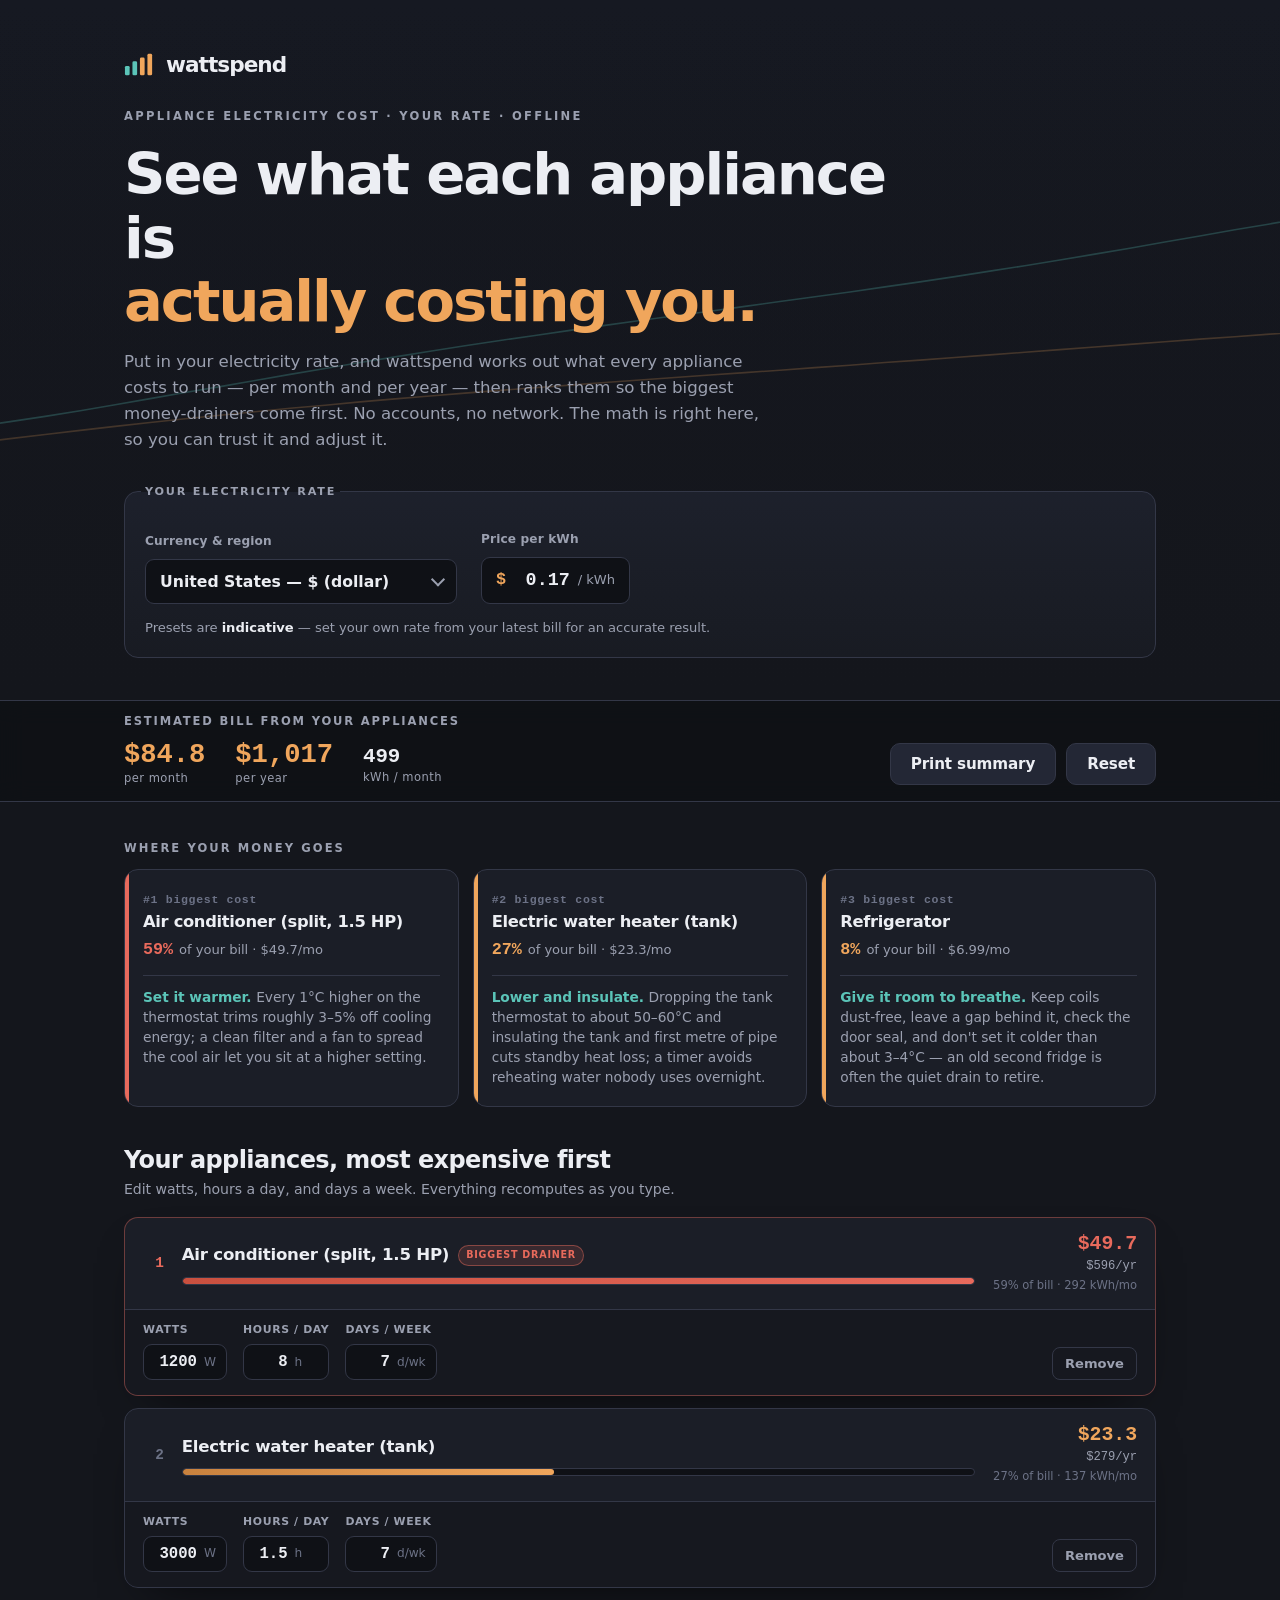
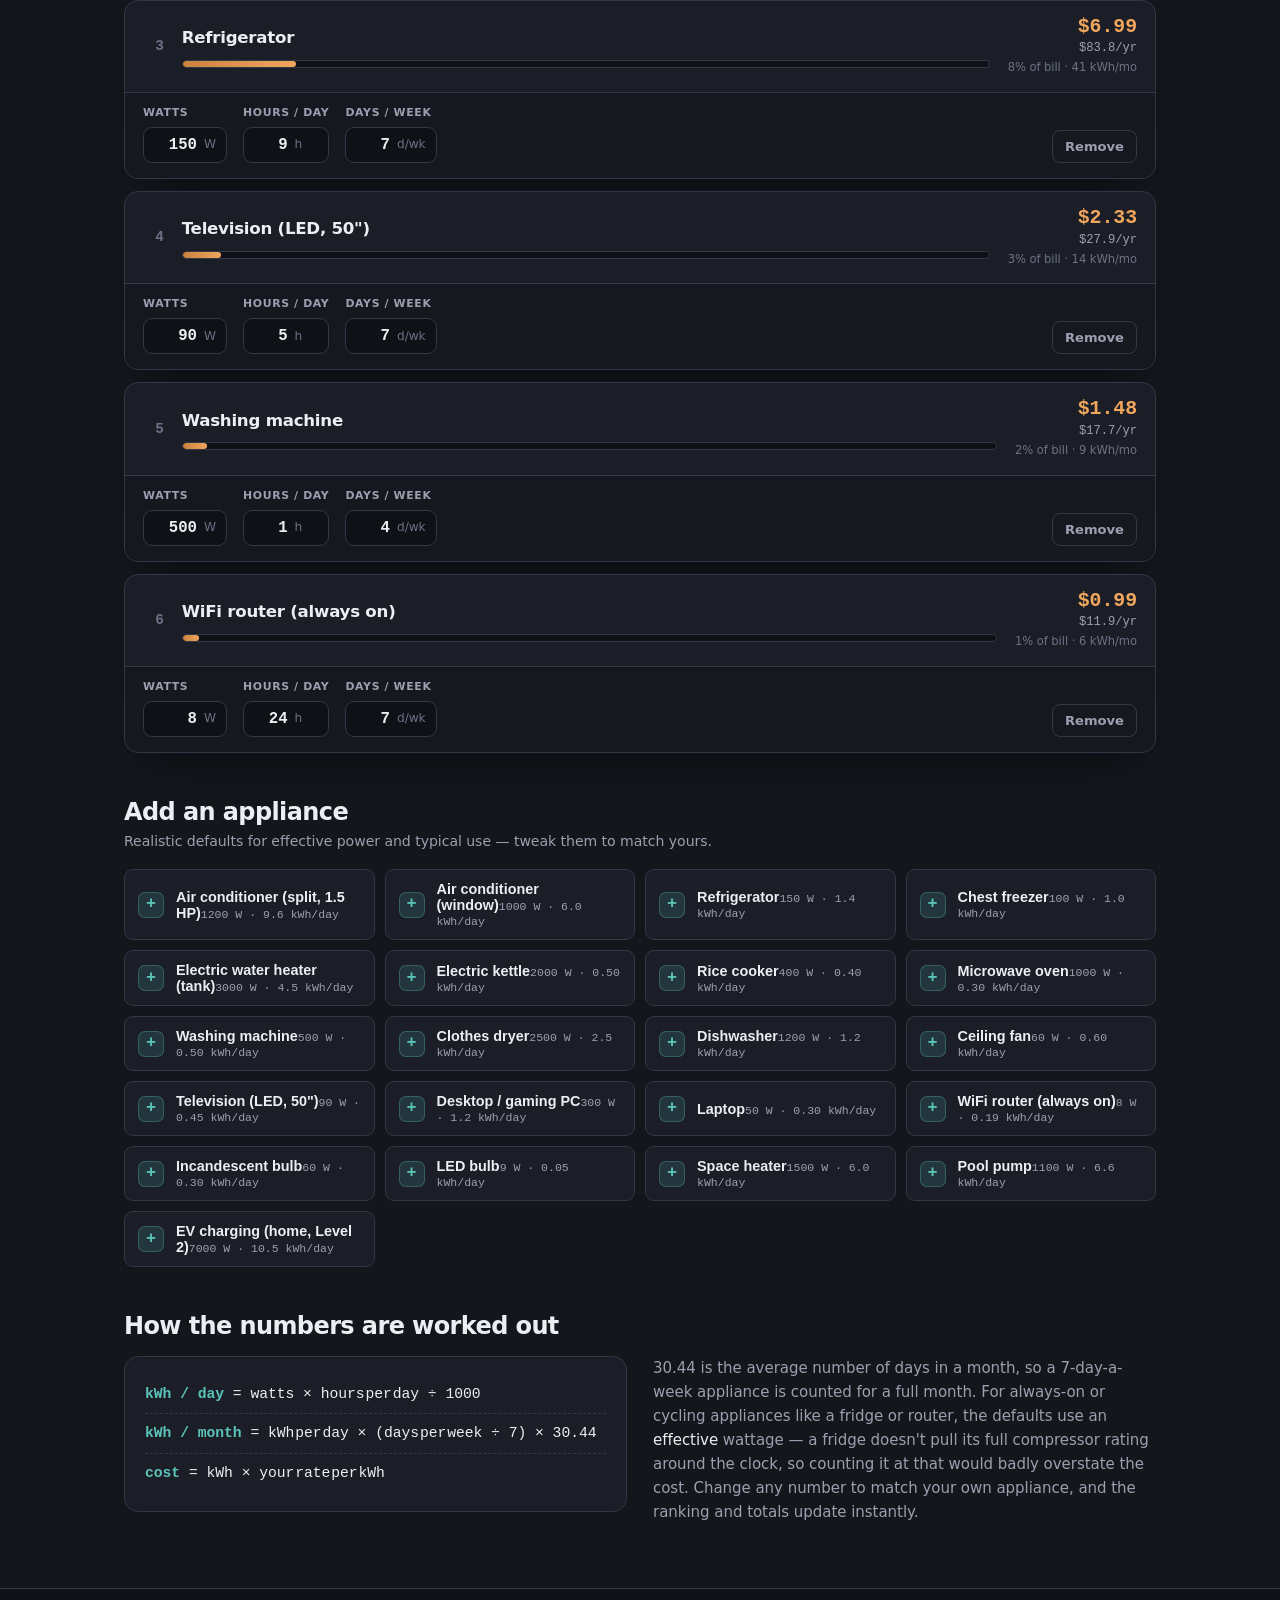
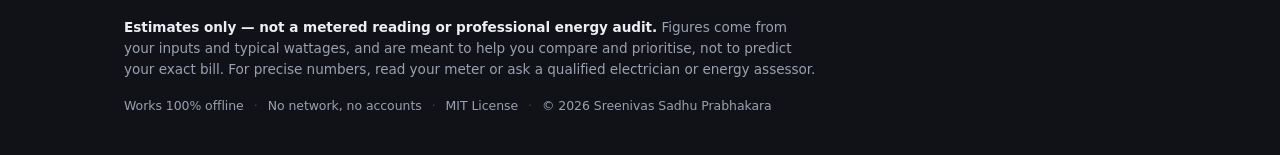
==== index.html @ 2b9eba85 "wattspend: appliance electricity cost calculator See what each appliance costs to run per month and " ====
<!doctype html>
<html lang="en">
<head>
  <meta charset="utf-8">
  <meta name="viewport" content="width=device-width, initial-scale=1">
  <meta http-equiv="Content-Security-Policy" content="default-src 'self'; connect-src 'none'; img-src 'self' data:; base-uri 'none'; form-action 'none'; frame-ancestors 'none'; object-src 'none'">
  <title>wattspend — Appliance Electricity Cost Calculator</title>
  <meta name="description" content="Find out what every appliance costs to run — per month and per year — on your own electricity rate. See the biggest money-drainers first. Private, offline, no sign-up.">
  <meta name="color-scheme" content="dark">
  <link rel="canonical" href="https://sreenivas-sadhu-prabhakara.github.io/wattspend/">
  <meta name="robots" content="index, follow, max-image-preview:large">
  <meta name="author" content="Sreenivas Sadhu Prabhakara">
  <meta name="keywords" content="appliance electricity cost calculator, how much does it cost to run an appliance, kWh cost calculator, home energy cost estimator, what uses the most electricity, electricity bill calculator, energy saving">
  <meta name="theme-color" content="#14161C" media="(prefers-color-scheme: dark)">
  <meta name="theme-color" content="#1B1E27" media="(prefers-color-scheme: light)">

  <!-- Open Graph -->
  <meta property="og:type" content="website">
  <meta property="og:site_name" content="wattspend">
  <meta property="og:title" content="wattspend — Appliance Electricity Cost Calculator">
  <meta property="og:description" content="Find out what every appliance costs to run — per month and per year — on your own electricity rate. See the biggest money-drainers first. Private, offline, no sign-up.">
  <meta property="og:url" content="https://sreenivas-sadhu-prabhakara.github.io/wattspend/">
  <meta property="og:locale" content="en_US">
  <meta property="og:image" content="https://sreenivas-sadhu-prabhakara.github.io/wattspend/og-image.png">
  <meta property="og:image:width" content="1200">
  <meta property="og:image:height" content="630">
  <meta property="og:image:alt" content="wattspend — see what each appliance costs to run">

  <!-- Twitter -->
  <meta name="twitter:card" content="summary_large_image">
  <meta name="twitter:title" content="wattspend — Appliance Electricity Cost Calculator">
  <meta name="twitter:description" content="Find out what every appliance costs to run — per month and per year — on your own electricity rate. See the biggest money-drainers first. Private, offline, no sign-up.">
  <meta name="twitter:image" content="https://sreenivas-sadhu-prabhakara.github.io/wattspend/og-image.png">
  <meta name="twitter:image:alt" content="wattspend — see what each appliance costs to run">

  <link rel="stylesheet" href="styles.css">
  <link rel="icon" href="favicon.svg" type="image/svg+xml">
  <link rel="apple-touch-icon" href="apple-touch-icon.png">
  <link rel="manifest" href="manifest.webmanifest">

  <!-- Structured data (data block; not affected by script-src) -->
  <script type="application/ld+json">
  {
    "@context": "https://schema.org",
    "@type": "WebApplication",
    "name": "wattspend",
    "description": "An appliance electricity cost calculator that shows what each appliance costs to run — per month and per year — on your own rate, ranked by cost so you know what to fix first. Runs fully offline in your browser.",
    "url": "https://sreenivas-sadhu-prabhakara.github.io/wattspend/",
    "applicationCategory": "UtilitiesApplication",
    "operatingSystem": "Any (modern web browser)",
    "browserRequirements": "Requires a modern web browser with JavaScript enabled.",
    "isAccessibleForFree": true,
    "offers": { "@type": "Offer", "price": "0", "priceCurrency": "USD" },
    "license": "https://opensource.org/licenses/MIT",
    "author": { "@type": "Person", "name": "Sreenivas Sadhu Prabhakara" },
    "softwareVersion": "0.1.0",
    "featureList": [
      "Cost per appliance, per month and per year, on your own rate",
      "Appliances ranked by cost so you see the biggest drainers first",
      "Editable watts, hours per day, and days per week",
      "Currency presets for six regions you can override",
      "Transparent, visible kWh and cost formula",
      "Printable ranked cost summary",
      "Runs 100% offline in your browser"
    ]
  }
  </script>
  <script type="application/ld+json">
  {
    "@context": "https://schema.org",
    "@type": "FAQPage",
    "mainEntity": [
      {
        "@type": "Question",
        "name": "How do I calculate what an appliance costs to run?",
        "acceptedAnswer": {
          "@type": "Answer",
          "text": "Multiply the appliance's power in watts by the hours you run it per day, then divide by 1000 to get kilowatt-hours (kWh) per day. Multiply by the days you use it and by your electricity rate per kWh to get the cost. wattspend does this for every appliance and ranks them by cost."
        }
      },
      {
        "@type": "Question",
        "name": "Which home appliances use the most electricity?",
        "acceptedAnswer": {
          "@type": "Answer",
          "text": "Usually anything that heats or cools: air conditioners, electric water heaters, space heaters, clothes dryers, and always-on appliances like the fridge and freezer. Because they run long hours or draw high power, they dominate most electricity bills — which is why wattspend ranks by cost."
        }
      },
      {
        "@type": "Question",
        "name": "Does wattspend send my data anywhere?",
        "acceptedAnswer": {
          "@type": "Answer",
          "text": "No. wattspend runs entirely in your browser and a strict Content-Security-Policy blocks all network requests, so it cannot send data anywhere even if it tried. Your appliances and rate are saved only in your own browser's local storage."
        }
      },
      {
        "@type": "Question",
        "name": "Are the appliance wattages and costs exact?",
        "acceptedAnswer": {
          "@type": "Answer",
          "text": "They are realistic estimates, not a metered reading. Defaults use typical effective wattages, and appliances that cycle on and off (like fridges) use an effective figure so the daily kWh is believable. Edit the watts, hours, and rate to match your own appliances and bill for a closer number."
        }
      }
    ]
  }
  </script>
</head>
<body>
  <a class="skip-link" href="#app">Skip to my appliances</a>

  <!-- ============ HERO ============ -->
  <header class="hero" id="top">
    <div class="hero__wave" aria-hidden="true">
      <svg class="wave" viewBox="0 0 1440 320" preserveAspectRatio="xMidYMid slice" role="presentation">
        <path class="wave__line wave__line--1" d="" />
        <path class="wave__line wave__line--2" d="" />
      </svg>
    </div>

    <div class="hero__inner">
      <div class="brand">
        <svg class="brand__mark" viewBox="0 0 32 32" aria-hidden="true">
          <rect x="1"  y="17" width="5" height="10" rx="1.5"/>
          <rect x="9"  y="12" width="5" height="15" rx="1.5"/>
          <rect x="17" y="8"  width="5" height="19" rx="1.5" class="brand__mark--cost"/>
          <rect x="25" y="4"  width="5" height="23" rx="1.5" class="brand__mark--cost"/>
        </svg>
        <span class="brand__word">wattspend</span>
      </div>

      <p class="eyebrow">Appliance electricity cost &middot; your rate &middot; offline</p>
      <h1 class="hero__title">See what each appliance is<br><span class="hero__accent">actually costing you.</span></h1>
      <p class="hero__lede">
        Put in your electricity rate, and wattspend works out what every appliance costs to run &mdash;
        per month and per year &mdash; then ranks them so the biggest money-drainers come first.
        No accounts, no network. The math is right here, so you can trust it and adjust it.
      </p>

      <!-- ============ RATE SETUP ============ -->
      <div class="rate">
        <fieldset class="panel">
          <legend class="panel__legend">Your electricity rate</legend>
          <div class="rate__row">
            <div class="rate__field">
              <label for="currency">Currency &amp; region</label>
              <div class="select-wrap">
                <select id="currency" aria-describedby="rateHint"></select>
              </div>
            </div>
            <div class="rate__field rate__field--price">
              <label for="rate">Price per kWh</label>
              <div class="rate__input">
                <span class="rate__sym" id="rateSym" aria-hidden="true">$</span>
                <input type="number" id="rate" min="0" step="0.01" inputmode="decimal" value="0.17">
                <span class="rate__unit">/ kWh</span>
              </div>
            </div>
          </div>
          <p class="panel__hint" id="rateHint">
            Presets are <strong>indicative</strong> &mdash; set your own rate from your latest bill for an accurate result.
          </p>
        </fieldset>
      </div>
    </div>
  </header>

  <main id="app">
    <!-- ============ TOTALS BAR (sticky) ============ -->
    <section class="totals" aria-labelledby="totalsHeading">
      <div class="totals__inner">
        <h2 class="totals__heading" id="totalsHeading">Estimated bill from your appliances</h2>
        <div class="totals__figures">
          <div class="figure">
            <span class="figure__val" id="totalMonth">&mdash;</span>
            <span class="figure__lab">per month</span>
          </div>
          <div class="figure figure--year">
            <span class="figure__val" id="totalYear">&mdash;</span>
            <span class="figure__lab">per year</span>
          </div>
          <div class="figure figure--kwh">
            <span class="figure__val" id="totalKwh">&mdash;</span>
            <span class="figure__lab">kWh / month</span>
          </div>
        </div>
        <div class="totals__actions">
          <button type="button" class="btn btn--ghost" id="printBtn">Print summary</button>
          <button type="button" class="btn btn--ghost" id="resetBtn">Reset</button>
        </div>
      </div>
    </section>

    <!-- ============ BIGGEST WINS ============ -->
    <section class="wins" id="wins" aria-labelledby="winsHeading" hidden>
      <h2 class="wins__heading" id="winsHeading">Where your money goes</h2>
      <div class="wins__grid" id="winsGrid"></div>
    </section>

    <!-- ============ RANKED APPLIANCES ============ -->
    <section class="ranking" aria-labelledby="rankHeading">
      <div class="ranking__head">
        <h2 class="ranking__heading" id="rankHeading">Your appliances, most expensive first</h2>
        <p class="ranking__note">Edit watts, hours a day, and days a week. Everything recomputes as you type.</p>
      </div>

      <ol class="applist" id="applist" aria-label="Appliances ranked by cost"></ol>

      <p class="applist__empty" id="emptyState" hidden>
        No appliances yet. Add some from the library below to see what they cost.
      </p>
    </section>

    <!-- ============ LIBRARY (add appliances) ============ -->
    <section class="library" aria-labelledby="libHeading">
      <div class="library__head">
        <h2 class="library__heading" id="libHeading">Add an appliance</h2>
        <p class="library__note">Realistic defaults for effective power and typical use &mdash; tweak them to match yours.</p>
      </div>
      <div class="library__grid" id="library"></div>
    </section>

    <!-- ============ FORMULA / TRUST ============ -->
    <section class="method" aria-labelledby="methodHeading">
      <h2 class="method__heading" id="methodHeading">How the numbers are worked out</h2>
      <div class="method__grid">
        <div class="formula">
          <p class="formula__line"><span class="formula__lhs">kWh / day</span> = watts &times; hours&#8202;per&#8202;day &divide; 1000</p>
          <p class="formula__line"><span class="formula__lhs">kWh / month</span> = kWh&#8202;per&#8202;day &times; (days&#8202;per&#8202;week &divide; 7) &times; 30.44</p>
          <p class="formula__line"><span class="formula__lhs">cost</span> = kWh &times; your&#8202;rate&#8202;per&#8202;kWh</p>
        </div>
        <p class="method__prose">
          30.44 is the average number of days in a month, so a 7-day-a-week appliance is counted for a
          full month. For always-on or cycling appliances like a fridge or router, the defaults use an
          <em>effective</em> wattage &mdash; a fridge doesn't pull its full compressor rating around the
          clock, so counting it at that would badly overstate the cost. Change any number to match your
          own appliance, and the ranking and totals update instantly.
        </p>
      </div>
    </section>
  </main>

  <!-- ============ FOOTER ============ -->
  <footer class="foot">
    <div class="foot__inner">
      <p class="foot__disclaimer">
        <strong>Estimates only &mdash; not a metered reading or professional energy audit.</strong>
        Figures come from your inputs and typical wattages, and are meant to help you compare and
        prioritise, not to predict your exact bill. For precise numbers, read your meter or ask a
        qualified electrician or energy assessor.
      </p>
      <p class="foot__meta">
        <span>Works 100% offline</span><span class="foot__dot">&middot;</span>
        <span>No network, no accounts</span><span class="foot__dot">&middot;</span>
        <span>MIT&nbsp;License</span><span class="foot__dot">&middot;</span>
        <span>&copy; 2026 Sreenivas&nbsp;Sadhu&nbsp;Prabhakara</span>
      </p>
    </div>
  </footer>

  <script src="app.js" defer></script>
</body>
</html>
---- styles.css ----
/* ============================================================
   wattspend — meter-room graphite. copper cost, cool savings.
   ============================================================ */

:root {
  --ink:     #14161C;
  --panel:   #1B1E27;
  --panel2:  #232735;
  --well:    #0F1116;
  --line:    #333747;
  --line2:   #3E4356;
  --paper:   #ECEEF3;
  --mute:    #9BA0B0;
  --dim:     #6C7286;

  --cost:    #F0A65C;   /* tungsten / sodium copper — the price of running it */
  --save:    #5BC4B8;   /* cool cyan — efficient / savings */
  --hot:     #E86A5C;   /* coral flag — the single biggest drainer */

  --cost-dim: rgba(240, 166, 92, 0.14);
  --save-dim: rgba(91, 196, 184, 0.15);
  --hot-dim:  rgba(232, 106, 92, 0.15);

  --sans: system-ui, -apple-system, "Segoe UI", Roboto, Helvetica, Arial, sans-serif;
  --mono: ui-monospace, "SF Mono", Menlo, Consolas, "Liberation Mono", monospace;

  --radius: 14px;
  --radius-sm: 9px;
  --shadow: 0 20px 48px -26px rgba(0,0,0,0.8);
  --wrap: 1120px;
  --ease: cubic-bezier(0.22, 0.61, 0.36, 1);
}

* { box-sizing: border-box; }
html { -webkit-text-size-adjust: 100%; scroll-behavior: smooth; }

body {
  margin: 0;
  background: var(--ink);
  color: var(--paper);
  font-family: var(--sans);
  font-size: 16px;
  line-height: 1.55;
  letter-spacing: -0.003em;
  -webkit-font-smoothing: antialiased;
  text-rendering: optimizeLegibility;
}

/* Ambient depth — a faint copper glow at the meter, cool wash opposite */
body::before {
  content: "";
  position: fixed;
  inset: 0;
  z-index: -1;
  background:
    radial-gradient(1100px 600px at 84% -10%, rgba(240,166,92,0.07), transparent 60%),
    radial-gradient(820px 520px at 6% 6%, rgba(91,196,184,0.05), transparent 55%);
  pointer-events: none;
}

h1, h2, h3 { margin: 0; font-weight: 700; letter-spacing: -0.02em; line-height: 1.1; }
p { margin: 0; }
em { font-style: normal; }

/* mono figures everywhere money/energy shows up */
.mono, .num { font-family: var(--mono); font-variant-numeric: tabular-nums; }

.skip-link {
  position: absolute; left: 12px; top: -60px;
  background: var(--cost); color: #2a1802;
  padding: 10px 16px; border-radius: 10px; font-weight: 700;
  z-index: 60; transition: top 0.18s var(--ease); text-decoration: none;
}
.skip-link:focus { top: 12px; }

/* --- shared focus ring --- */
a:focus-visible,
button:focus-visible,
input:focus-visible,
select:focus-visible {
  outline: 3px solid var(--save);
  outline-offset: 2px;
  border-radius: 6px;
}

.eyebrow {
  font-size: 0.72rem;
  text-transform: uppercase;
  letter-spacing: 0.2em;
  color: var(--mute);
  font-weight: 600;
}

/* ============================================================
   HERO + waveform signature
   ============================================================ */
.hero {
  position: relative;
  overflow: hidden;
  border-bottom: 1px solid var(--line);
  background:
    linear-gradient(180deg, rgba(20,22,28,0) 0%, rgba(20,22,28,0.5) 60%, var(--ink) 100%),
    linear-gradient(180deg, #161922 0%, #14161C 100%);
}
.hero__wave {
  position: absolute; inset: 0;
  z-index: 0;
  opacity: 0.85;
  mask-image: linear-gradient(180deg, transparent 0%, #000 30%, #000 60%, transparent 96%);
  -webkit-mask-image: linear-gradient(180deg, transparent 0%, #000 30%, #000 60%, transparent 96%);
}
.wave { width: 100%; height: 100%; display: block; }
.wave__line { fill: none; stroke-width: 1.6; vector-effect: non-scaling-stroke; }
.wave__line--1 { stroke: rgba(91,196,184,0.30); }
.wave__line--2 { stroke: rgba(240,166,92,0.26); }

.hero__inner {
  position: relative;
  z-index: 1;
  max-width: var(--wrap);
  margin: 0 auto;
  padding: clamp(26px, 4.5vw, 48px) clamp(20px, 5vw, 44px) clamp(28px, 3.4vw, 42px);
}

/* wordmark — tight heavy grotesk feel via weight + negative tracking */
.brand { display: inline-flex; align-items: center; gap: 12px; }
.brand__mark { width: 30px; height: 30px; }
.brand__mark rect { fill: var(--save); }
.brand__mark .brand__mark--cost { fill: var(--cost); }
.brand__word {
  font-size: 1.35rem; font-weight: 800; letter-spacing: -0.045em; color: var(--paper);
}

.hero__title {
  font-size: clamp(2.1rem, 5.6vw, 3.6rem);
  font-weight: 800;
  letter-spacing: -0.035em;
  margin: 18px 0 0;
  max-width: 20ch;
}
.hero__accent { color: var(--cost); }

.hero__lede {
  margin-top: 16px;
  max-width: 62ch;
  color: var(--mute);
  font-size: clamp(0.98rem, 1.3vw, 1.1rem);
}

/* eyebrow spacing under wordmark */
.hero .eyebrow { margin-top: 20px; }

/* ============================================================
   RATE SETUP
   ============================================================ */
.rate { margin-top: clamp(22px, 2.8vw, 30px); }

.panel {
  border: 1px solid var(--line);
  background: linear-gradient(180deg, rgba(35,39,53,0.6), rgba(27,30,39,0.6));
  border-radius: var(--radius);
  padding: 18px 20px 20px;
  margin: 0;
  min-width: 0;
}
.panel__legend {
  font-size: 0.7rem;
  text-transform: uppercase;
  letter-spacing: 0.16em;
  font-weight: 700;
  color: var(--mute);
  padding: 0 4px;
  margin-left: -4px;
}
.panel__hint {
  margin-top: 14px;
  font-size: 0.82rem;
  color: var(--mute);
  line-height: 1.45;
}
.panel__hint strong { color: var(--paper); }

.rate__row {
  display: flex;
  flex-wrap: wrap;
  gap: 16px 24px;
  margin-top: 12px;
  align-items: flex-end;
}
.rate__field { display: flex; flex-direction: column; gap: 8px; min-width: 0; }
.rate__field label {
  font-size: 0.76rem; font-weight: 600; color: var(--mute); letter-spacing: 0.01em;
}
.rate__field--price { flex: 0 0 auto; }

.select-wrap { position: relative; }
.select-wrap::after {
  content: "";
  position: absolute; right: 14px; top: 50%;
  width: 8px; height: 8px;
  border-right: 2px solid var(--mute);
  border-bottom: 2px solid var(--mute);
  transform: translateY(-65%) rotate(45deg);
  pointer-events: none;
}
#currency {
  appearance: none; -webkit-appearance: none;
  font-family: var(--sans); font-size: 0.98rem; font-weight: 600;
  color: var(--paper);
  background: var(--well);
  border: 1px solid var(--line);
  border-radius: var(--radius-sm);
  padding: 12px 40px 12px 14px;
  width: 100%;
  min-width: 240px;
  cursor: pointer;
}
#currency:hover { border-color: var(--line2); }

.rate__input {
  display: inline-flex; align-items: center;
  background: var(--well);
  border: 1px solid var(--line);
  border-radius: var(--radius-sm);
  padding: 0 14px;
  transition: border-color 0.16s var(--ease);
}
.rate__input:hover { border-color: var(--line2); }
.rate__input:focus-within { border-color: var(--cost); outline: 3px solid var(--cost-dim); outline-offset: 0; }
.rate__sym { font-family: var(--mono); font-weight: 700; color: var(--cost); font-size: 1.05rem; }
.rate__unit { font-size: 0.82rem; color: var(--mute); white-space: nowrap; }
#rate {
  font-family: var(--mono); font-variant-numeric: tabular-nums;
  font-size: 1.15rem; font-weight: 600; color: var(--paper);
  background: transparent; border: none; outline: none;
  padding: 12px 8px; width: 6.5ch; text-align: right;
  -moz-appearance: textfield;
}
#rate::-webkit-outer-spin-button, #rate::-webkit-inner-spin-button { -webkit-appearance: none; margin: 0; }

/* ============================================================
   BUTTONS
   ============================================================ */
.btn {
  font-family: var(--sans);
  font-weight: 700;
  font-size: 0.95rem;
  letter-spacing: -0.01em;
  border-radius: 10px;
  cursor: pointer;
  border: 1px solid transparent;
  padding: 11px 20px;
  transition: transform 0.12s var(--ease), background 0.16s var(--ease), border-color 0.16s var(--ease), color 0.16s var(--ease);
}
.btn:active { transform: translateY(1px); }
.btn--ghost {
  background: var(--panel2);
  color: var(--paper);
  border-color: var(--line);
}
.btn--ghost:hover { border-color: var(--line2); background: #2a2f40; }
.btn--add {
  background: transparent;
  color: var(--save);
  border-color: var(--line);
  padding: 9px 14px;
  font-size: 0.88rem;
}
.btn--add:hover { border-color: var(--save); background: var(--save-dim); }

/* ============================================================
   TOTALS BAR (sticky)
   ============================================================ */
.totals {
  position: sticky;
  top: 0;
  z-index: 30;
  background: rgba(15,17,22,0.9);
  backdrop-filter: blur(12px);
  -webkit-backdrop-filter: blur(12px);
  border-bottom: 1px solid var(--line);
}
.totals__inner {
  max-width: var(--wrap);
  margin: 0 auto;
  padding: 14px clamp(20px, 5vw, 44px);
  display: flex;
  align-items: center;
  justify-content: space-between;
  gap: 18px 26px;
  flex-wrap: wrap;
}
.totals__heading {
  font-size: 0.72rem; text-transform: uppercase; letter-spacing: 0.16em;
  color: var(--mute); font-weight: 700;
  flex: 1 1 100%;
  margin-bottom: -4px;
}
.totals__figures { display: flex; align-items: baseline; gap: 22px 30px; flex-wrap: wrap; }
.figure { display: flex; flex-direction: column; gap: 1px; }
.figure__val {
  font-family: var(--mono); font-variant-numeric: tabular-nums;
  font-size: 1.7rem; font-weight: 700; line-height: 1; color: var(--cost);
}
.figure--year .figure__val { color: var(--cost); }
.figure--kwh .figure__val { color: var(--paper); font-size: 1.3rem; }
.figure__lab { font-size: 0.72rem; color: var(--mute); letter-spacing: 0.04em; }
.totals__actions { display: flex; gap: 10px; flex-wrap: wrap; }

/* ============================================================
   BIGGEST WINS
   ============================================================ */
.wins {
  max-width: var(--wrap);
  margin: 0 auto;
  padding: clamp(26px, 4vw, 40px) clamp(20px, 5vw, 44px) 0;
}
.wins__heading {
  font-size: 0.72rem; text-transform: uppercase; letter-spacing: 0.18em;
  color: var(--mute); font-weight: 700; margin-bottom: 14px;
}
.wins__grid {
  display: grid;
  grid-template-columns: repeat(auto-fit, minmax(240px, 1fr));
  gap: 14px;
}
.win {
  border: 1px solid var(--line);
  border-radius: var(--radius);
  background: var(--panel);
  padding: 16px 18px 18px;
  position: relative;
  overflow: hidden;
}
.win::before {
  content: "";
  position: absolute; left: 0; top: 0; bottom: 0; width: 4px;
  background: var(--cost);
}
.win--top::before { background: var(--hot); }
.win__rank {
  font-family: var(--mono); font-size: 0.72rem; font-weight: 700;
  color: var(--dim); letter-spacing: 0.06em;
}
.win__name { font-size: 1.02rem; font-weight: 700; margin-top: 2px; }
.win__share {
  display: inline-flex; align-items: baseline; gap: 6px;
  margin-top: 6px; font-size: 0.82rem; color: var(--mute);
}
.win__share b { font-family: var(--mono); font-variant-numeric: tabular-nums; color: var(--cost); font-weight: 700; font-size: 1.05rem; }
.win--top .win__share b { color: var(--hot); }
.win__tip {
  margin-top: 12px; font-size: 0.86rem; color: var(--mute); line-height: 1.45;
  padding-top: 12px; border-top: 1px solid var(--line);
}
.win__tip strong { color: var(--save); font-weight: 700; }

/* ============================================================
   RANKED APPLIANCES
   ============================================================ */
.ranking {
  max-width: var(--wrap);
  margin: 0 auto;
  padding: clamp(26px, 4vw, 40px) clamp(20px, 5vw, 44px) 0;
}
.ranking__head { margin-bottom: 16px; }
.ranking__heading { font-size: clamp(1.2rem, 2.4vw, 1.5rem); letter-spacing: -0.025em; }
.ranking__note { margin-top: 6px; font-size: 0.88rem; color: var(--mute); }

.applist { list-style: none; margin: 0; padding: 0; display: flex; flex-direction: column; gap: 12px; }

.appliance {
  border: 1px solid var(--line);
  border-radius: var(--radius);
  background: var(--panel);
  box-shadow: var(--shadow);
  overflow: hidden;
  transition: border-color 0.16s var(--ease);
}
.appliance:hover { border-color: var(--line2); }
.appliance.is-top { border-color: rgba(232,106,92,0.4); }

.appliance__main {
  display: grid;
  grid-template-columns: auto 1fr auto;
  align-items: center;
  gap: 8px 18px;
  padding: 15px 18px;
}
.appliance__rank {
  font-family: var(--mono); font-variant-numeric: tabular-nums;
  font-size: 0.9rem; font-weight: 700; color: var(--dim);
  width: 2.4ch; text-align: right;
}
.appliance.is-top .appliance__rank { color: var(--hot); }

.appliance__id { min-width: 0; }
.appliance__name {
  font-size: 1.04rem; font-weight: 700; letter-spacing: -0.015em;
  display: flex; align-items: center; gap: 9px; flex-wrap: wrap;
}
.appliance__flag {
  font-size: 0.6rem; font-weight: 800; text-transform: uppercase; letter-spacing: 0.08em;
  color: var(--hot); background: var(--hot-dim);
  border: 1px solid rgba(232,106,92,0.45);
  padding: 2px 7px; border-radius: 999px; white-space: nowrap;
}
.appliance__bar {
  margin-top: 9px;
  height: 8px; border-radius: 999px;
  background: var(--well);
  border: 1px solid var(--line);
  overflow: hidden;
}
.appliance__bar span {
  display: block; height: 100%; border-radius: 999px;
  background: linear-gradient(90deg, #c9823e, var(--cost));
  transition: width 0.5s var(--ease);
}
.appliance.is-top .appliance__bar span { background: linear-gradient(90deg, #c9503f, var(--hot)); }

.appliance__cost { text-align: right; white-space: nowrap; }
.appliance__month {
  font-family: var(--mono); font-variant-numeric: tabular-nums;
  font-size: 1.24rem; font-weight: 700; color: var(--cost); line-height: 1.1;
}
.appliance.is-top .appliance__month { color: var(--hot); }
.appliance__sub {
  font-family: var(--mono); font-variant-numeric: tabular-nums;
  font-size: 0.76rem; color: var(--mute); margin-top: 2px;
}
.appliance__share {
  font-size: 0.72rem; color: var(--dim); margin-top: 1px;
}

/* editable controls row */
.appliance__edit {
  display: flex; flex-wrap: wrap; align-items: flex-end; gap: 12px 16px;
  padding: 12px 18px 15px;
  border-top: 1px solid var(--line);
  background: rgba(15,17,22,0.4);
}
.knob { display: flex; flex-direction: column; gap: 5px; }
.knob label { font-size: 0.68rem; font-weight: 600; color: var(--mute); text-transform: uppercase; letter-spacing: 0.06em; }
.knob__input { display: inline-flex; align-items: center; background: var(--well); border: 1px solid var(--line); border-radius: var(--radius-sm); padding: 0 10px; transition: border-color 0.16s var(--ease); }
.knob__input:hover { border-color: var(--line2); }
.knob__input:focus-within { border-color: var(--save); }
.knob input {
  font-family: var(--mono); font-variant-numeric: tabular-nums;
  font-size: 0.98rem; font-weight: 600; color: var(--paper);
  background: transparent; border: none; outline: none;
  padding: 8px 4px; text-align: right;
  -moz-appearance: textfield;
}
.knob input::-webkit-outer-spin-button, .knob input::-webkit-inner-spin-button { -webkit-appearance: none; margin: 0; }
.knob input.knob--w { width: 5ch; }
.knob input.knob--h, .knob input.knob--d { width: 4ch; }
.knob__unit { font-size: 0.76rem; color: var(--dim); margin-left: 3px; }
.appliance__remove {
  margin-left: auto;
  font-family: var(--sans); font-size: 0.82rem; font-weight: 600;
  color: var(--mute); background: transparent;
  border: 1px solid var(--line); border-radius: 8px;
  padding: 8px 12px; cursor: pointer;
  transition: color 0.14s var(--ease), border-color 0.14s var(--ease);
}
.appliance__remove:hover { color: var(--hot); border-color: rgba(232,106,92,0.5); }

.applist__empty {
  border: 1px dashed var(--line);
  border-radius: var(--radius);
  padding: 28px 22px;
  text-align: center;
  color: var(--mute);
  font-size: 0.95rem;
}

/* ============================================================
   LIBRARY
   ============================================================ */
.library {
  max-width: var(--wrap);
  margin: 0 auto;
  padding: clamp(30px, 4.5vw, 46px) clamp(20px, 5vw, 44px) 0;
}
.library__head { margin-bottom: 16px; }
.library__heading { font-size: clamp(1.2rem, 2.4vw, 1.5rem); letter-spacing: -0.025em; }
.library__note { margin-top: 6px; font-size: 0.88rem; color: var(--mute); }
.library__grid {
  display: grid;
  grid-template-columns: repeat(auto-fill, minmax(220px, 1fr));
  gap: 10px;
}
.lib {
  display: flex; align-items: center; gap: 12px;
  border: 1px solid var(--line);
  border-radius: var(--radius-sm);
  background: var(--panel);
  padding: 11px 13px;
  text-align: left;
  cursor: pointer;
  transition: border-color 0.14s var(--ease), background 0.14s var(--ease);
}
.lib:hover { border-color: var(--save); background: var(--panel2); }
.lib:disabled { opacity: 0.4; cursor: default; border-color: var(--line); background: var(--panel); }
.lib__plus {
  flex: none; width: 26px; height: 26px; border-radius: 7px;
  display: grid; place-items: center;
  background: var(--save-dim); color: var(--save);
  font-family: var(--mono); font-weight: 700; font-size: 1.05rem; line-height: 1;
  border: 1px solid rgba(91,196,184,0.3);
}
.lib:disabled .lib__plus { background: var(--well); color: var(--dim); border-color: var(--line); }
.lib__body { min-width: 0; }
.lib__name { font-size: 0.9rem; font-weight: 600; color: var(--paper); }
.lib__spec {
  font-family: var(--mono); font-variant-numeric: tabular-nums;
  font-size: 0.72rem; color: var(--mute); margin-top: 1px;
}

/* ============================================================
   METHOD / FORMULA
   ============================================================ */
.method {
  max-width: var(--wrap);
  margin: 0 auto;
  padding: clamp(30px, 4.5vw, 46px) clamp(20px, 5vw, 44px) clamp(40px, 6vw, 64px);
}
.method__heading { font-size: clamp(1.2rem, 2.4vw, 1.5rem); letter-spacing: -0.025em; margin-bottom: 16px; }
.method__grid {
  display: grid;
  grid-template-columns: minmax(0, 1fr) minmax(0, 1fr);
  gap: 18px 26px;
  align-items: start;
}
.formula {
  border: 1px solid var(--line);
  border-radius: var(--radius);
  background: var(--panel);
  padding: 18px 20px;
}
.formula__line {
  font-family: var(--mono);
  font-size: 0.92rem;
  color: var(--paper);
  padding: 8px 0;
  border-bottom: 1px dashed var(--line);
}
.formula__line:last-child { border-bottom: none; }
.formula__lhs { color: var(--save); font-weight: 700; }
.method__prose { color: var(--mute); font-size: 0.94rem; line-height: 1.6; max-width: 60ch; }
.method__prose em { color: var(--paper); }

/* ============================================================
   FOOTER
   ============================================================ */
.foot {
  border-top: 1px solid var(--line);
  background: #101218;
}
.foot__inner {
  max-width: var(--wrap);
  margin: 0 auto;
  padding: 28px clamp(20px, 5vw, 44px) 40px;
}
.foot__disclaimer { font-size: 0.85rem; color: var(--mute); max-width: 80ch; line-height: 1.55; }
.foot__disclaimer strong { color: var(--paper); }
.foot__meta {
  margin-top: 16px;
  display: flex; flex-wrap: wrap; gap: 8px 10px;
  font-size: 0.78rem; color: var(--mute);
}
.foot__dot { color: var(--line2); }

/* ============================================================
   RESPONSIVE
   ============================================================ */
@media (max-width: 780px) {
  .method__grid { grid-template-columns: 1fr; }
  .appliance__main {
    grid-template-columns: auto 1fr;
    grid-template-areas:
      "rank id"
      "bar  cost";
  }
  .appliance__rank { grid-area: rank; }
  .appliance__id { grid-area: id; }
  .appliance__bar { grid-area: bar; grid-column: 1 / -1; }
  .appliance__cost { grid-area: cost; grid-column: 1 / -1; text-align: left; margin-top: 4px; }
  .appliance__cost .appliance__month { display: inline; }
  .appliance__cost .appliance__sub { display: inline; margin-left: 10px; }
}
@media (max-width: 480px) {
  .totals__actions { width: 100%; }
  .totals__actions .btn { flex: 1; }
  .rate__field { flex: 1 1 100%; }
  #currency { min-width: 0; }
}

/* ============================================================
   REDUCED MOTION
   ============================================================ */
@media (prefers-reduced-motion: reduce) {
  html { scroll-behavior: auto; }
  * { animation-duration: 0.001ms !important; animation-iteration-count: 1 !important; transition-duration: 0.001ms !important; }
}

/* waveform drift (paused above for reduced motion) */
.wave__line--1 { animation: drift 22s linear infinite; }
.wave__line--2 { animation: drift 30s linear infinite reverse; }
@keyframes drift {
  0%   { transform: translateX(0); }
  100% { transform: translateX(-160px); }
}

/* ============================================================
   PRINT — clean B/W ranked cost sheet for the fridge
   ============================================================ */
@media print {
  :root { --paper: #000; --mute: #333; }
  body { background: #fff; color: #000; }
  body::before { display: none; }

  .hero__wave, .skip-link, .totals__actions, .library, .foot__meta,
  .ranking__note, .appliance__edit, .appliance__flag { display: none !important; }

  .hero {
    background: #fff; border-bottom: 2px solid #000;
  }
  .hero__inner { padding: 0 0 12px; }
  .hero__title, .hero__lede, .eyebrow { display: none; }
  .brand__word { color: #000; }
  .brand__mark rect { fill: #000 !important; }
  .rate { margin-top: 10px; }
  .panel { border: 1px solid #000; background: #fff; }
  .panel__legend, .panel__hint, .panel__hint strong { color: #000; }
  #currency, .rate__input { border: 1px solid #000; background: #fff; }
  #currency, #rate, .rate__sym, .rate__unit { color: #000; }

  .totals { position: static; background: #fff; border-bottom: 2px solid #000; backdrop-filter: none; }
  .totals__inner { padding: 8px 0; }
  .totals__heading, .figure__lab { color: #000; }
  .figure__val { color: #000 !important; }

  .wins { padding: 12px 0 0; }
  .wins__heading { color: #000; }
  .win { border: 1px solid #000; background: #fff; break-inside: avoid; }
  .win::before { background: #000 !important; }
  .win__rank, .win__name, .win__share, .win__tip, .win__tip strong { color: #000; }
  .win__share b { color: #000 !important; }
  .win__tip { border-top: 1px solid #999; }

  .ranking { padding: 14px 0 0; }
  .ranking__heading, .method__heading, .method__prose, .method__prose em { color: #000; }

  .appliance {
    border: 1px solid #000; background: #fff; box-shadow: none;
    break-inside: avoid; margin-bottom: 8px;
  }
  .appliance__main { padding: 10px 12px; }
  .appliance__rank, .appliance__name, .appliance__share, .appliance__sub { color: #000; }
  .appliance__month { color: #000 !important; }
  .appliance__bar { border: 1px solid #000; background: #fff; }
  .appliance__bar span { background: #888 !important; }

  .method { padding: 14px 0 0; }
  .formula { border: 1px solid #000; background: #fff; }
  .formula__line, .formula__lhs { color: #000; }

  .foot { border-top: 1px solid #000; background: #fff; }
  .foot__disclaimer, .foot__disclaimer strong { color: #000; }

  @page { margin: 14mm; }
}
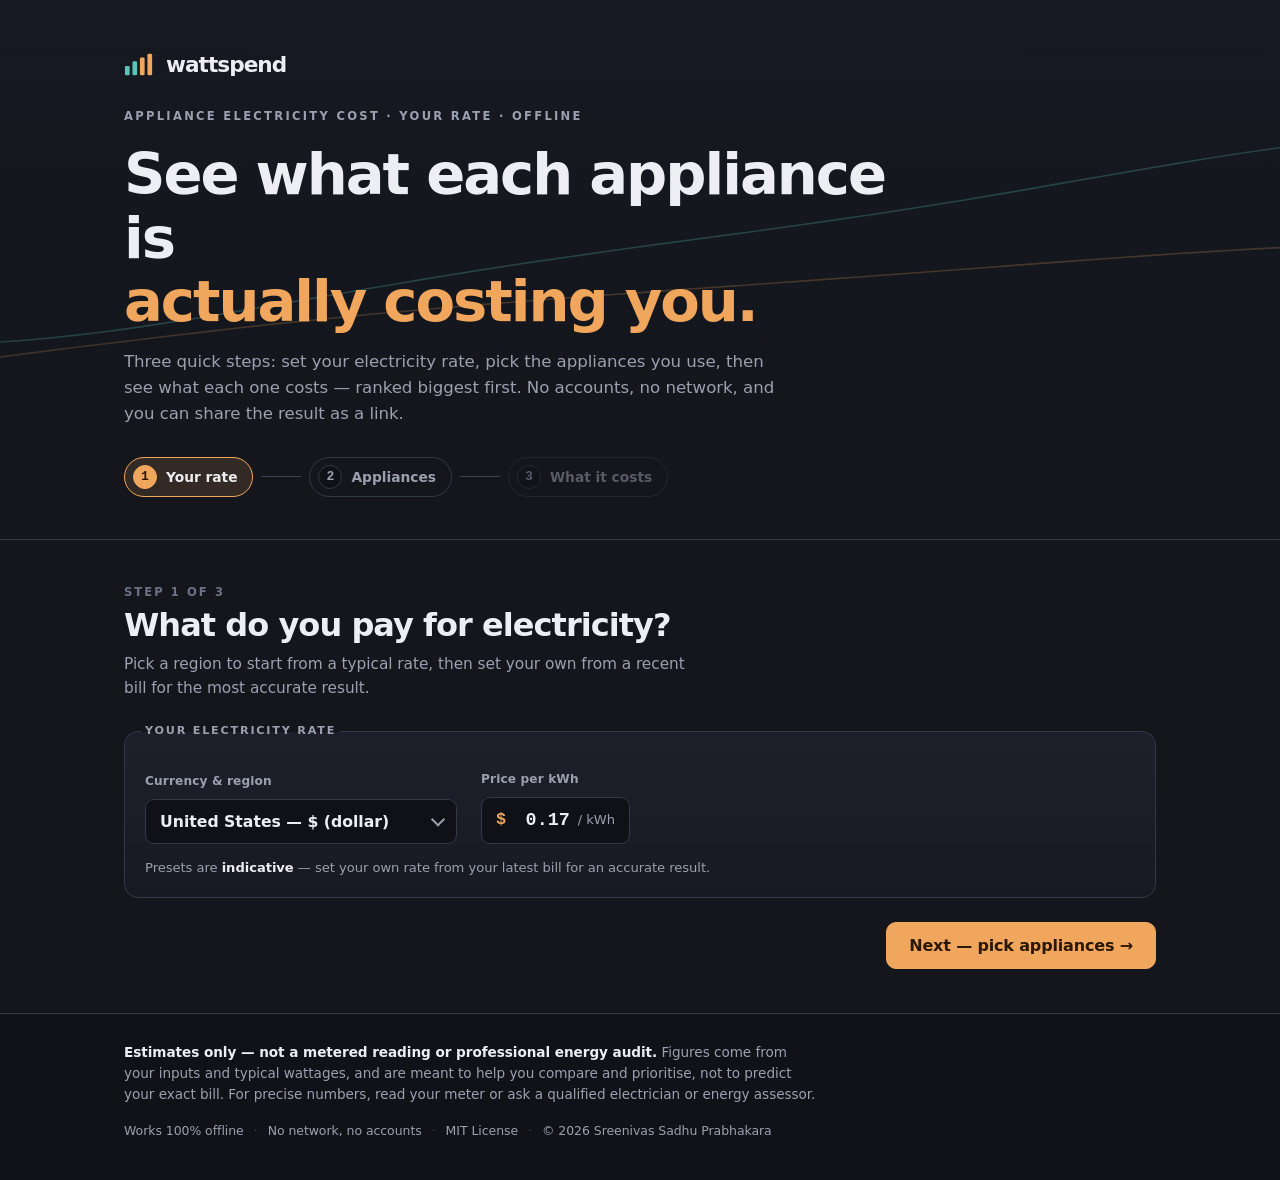
==== commit bc71726f: "Guided 3-step flow, quantity, and shareable result Restructure into a wizard — (1) set your rate, (2" ====
--- a/index.html
+++ b/index.html
@@ -61,6 +61,7 @@
       "Currency presets for six regions you can override",
       "Transparent, visible kWh and cost formula",
       "Printable ranked cost summary",
+      "Shareable result link that encodes your setup, plus native share",
       "Runs 100% offline in your browser"
     ]
   }
@@ -100,6 +101,14 @@
         "acceptedAnswer": {
           "@type": "Answer",
           "text": "They are realistic estimates, not a metered reading. Defaults use typical effective wattages, and appliances that cycle on and off (like fridges) use an effective figure so the daily kWh is believable. Edit the watts, hours, and rate to match your own appliances and bill for a closer number."
+        }
+      },
+      {
+        "@type": "Question",
+        "name": "Can I share my electricity cost estimate?",
+        "acceptedAnswer": {
+          "@type": "Answer",
+          "text": "Yes. wattspend builds a link that encodes your rate and the appliances you picked, so anyone who opens it sees the same breakdown. On a phone you can also use the native share sheet. Nothing is uploaded to a server — the details travel inside the link itself."
         }
       }
     ]
@@ -132,13 +141,28 @@
       <p class="eyebrow">Appliance electricity cost &middot; your rate &middot; offline</p>
       <h1 class="hero__title">See what each appliance is<br><span class="hero__accent">actually costing you.</span></h1>
       <p class="hero__lede">
-        Put in your electricity rate, and wattspend works out what every appliance costs to run &mdash;
-        per month and per year &mdash; then ranks them so the biggest money-drainers come first.
-        No accounts, no network. The math is right here, so you can trust it and adjust it.
+        Three quick steps: set your electricity rate, pick the appliances you use, then see what each one
+        costs &mdash; ranked biggest first. No accounts, no network, and you can share the result as a link.
       </p>
 
-      <!-- ============ RATE SETUP ============ -->
-      <div class="rate">
+      <ol class="stepper" id="stepper" aria-label="Progress">
+        <li class="stepper__item"><button type="button" class="stepper__btn" data-goto="1"><span class="stepper__n">1</span><span class="stepper__t">Your rate</span></button></li>
+        <li class="stepper__sep" aria-hidden="true"></li>
+        <li class="stepper__item"><button type="button" class="stepper__btn" data-goto="2"><span class="stepper__n">2</span><span class="stepper__t">Appliances</span></button></li>
+        <li class="stepper__sep" aria-hidden="true"></li>
+        <li class="stepper__item"><button type="button" class="stepper__btn" data-goto="3"><span class="stepper__n">3</span><span class="stepper__t">What it costs</span></button></li>
+      </ol>
+    </div>
+  </header>
+
+  <main id="app">
+    <!-- ============ STEP 1 — YOUR RATE ============ -->
+    <section class="step" id="step1" aria-labelledby="s1h" tabindex="-1">
+      <div class="step__inner">
+        <p class="step__kicker">Step 1 of 3</p>
+        <h2 class="step__title" id="s1h">What do you pay for electricity?</h2>
+        <p class="step__sub">Pick a region to start from a typical rate, then set your own from a recent bill for the most accurate result.</p>
+
         <fieldset class="panel">
           <legend class="panel__legend">Your electricity rate</legend>
           <div class="rate__row">
@@ -157,86 +181,104 @@
               </div>
             </div>
           </div>
-          <p class="panel__hint" id="rateHint">
-            Presets are <strong>indicative</strong> &mdash; set your own rate from your latest bill for an accurate result.
-          </p>
+          <p class="panel__hint" id="rateHint">Presets are <strong>indicative</strong> &mdash; set your own rate from your latest bill for an accurate result.</p>
         </fieldset>
-      </div>
-    </div>
-  </header>
-
-  <main id="app">
-    <!-- ============ TOTALS BAR (sticky) ============ -->
-    <section class="totals" aria-labelledby="totalsHeading">
-      <div class="totals__inner">
-        <h2 class="totals__heading" id="totalsHeading">Estimated bill from your appliances</h2>
-        <div class="totals__figures">
-          <div class="figure">
-            <span class="figure__val" id="totalMonth">&mdash;</span>
-            <span class="figure__lab">per month</span>
-          </div>
-          <div class="figure figure--year">
-            <span class="figure__val" id="totalYear">&mdash;</span>
-            <span class="figure__lab">per year</span>
-          </div>
-          <div class="figure figure--kwh">
-            <span class="figure__val" id="totalKwh">&mdash;</span>
-            <span class="figure__lab">kWh / month</span>
-          </div>
-        </div>
-        <div class="totals__actions">
-          <button type="button" class="btn btn--ghost" id="printBtn">Print summary</button>
-          <button type="button" class="btn btn--ghost" id="resetBtn">Reset</button>
+
+        <div class="step__nav">
+          <span aria-hidden="true"></span>
+          <button type="button" class="btn btn--primary btn--next" id="toStep2">Next &mdash; pick appliances <span aria-hidden="true">&rarr;</span></button>
         </div>
       </div>
     </section>
 
-    <!-- ============ BIGGEST WINS ============ -->
-    <section class="wins" id="wins" aria-labelledby="winsHeading" hidden>
-      <h2 class="wins__heading" id="winsHeading">Where your money goes</h2>
-      <div class="wins__grid" id="winsGrid"></div>
+    <!-- ============ STEP 2 — PICK APPLIANCES ============ -->
+    <section class="step" id="step2" aria-labelledby="s2h" tabindex="-1" hidden>
+      <div class="step__inner">
+        <p class="step__kicker">Step 2 of 3</p>
+        <h2 class="step__title" id="s2h">Which appliances do you have?</h2>
+        <p class="step__sub">Tick the ones you use and set how many of each. You can fine-tune watts and hours in the next step.</p>
+
+        <div class="picker" id="picker" role="group" aria-label="Choose your appliances"></div>
+
+        <div class="step__nav">
+          <button type="button" class="btn btn--ghost" id="backTo1"><span aria-hidden="true">&larr;</span> Back</button>
+          <span class="pick-count" id="pickCount" aria-live="polite">Nothing picked yet</span>
+          <button type="button" class="btn btn--primary btn--next" id="toStep3" disabled>Compute my cost <span aria-hidden="true">&rarr;</span></button>
+        </div>
+      </div>
     </section>
 
-    <!-- ============ RANKED APPLIANCES ============ -->
-    <section class="ranking" aria-labelledby="rankHeading">
-      <div class="ranking__head">
-        <h2 class="ranking__heading" id="rankHeading">Your appliances, most expensive first</h2>
-        <p class="ranking__note">Edit watts, hours a day, and days a week. Everything recomputes as you type.</p>
+    <!-- ============ STEP 3 — WHAT IT COSTS ============ -->
+    <section class="step step--result" id="step3" aria-labelledby="s3h" tabindex="-1" hidden>
+      <!-- sticky totals -->
+      <section class="totals" aria-labelledby="totalsHeading">
+        <div class="totals__inner">
+          <h2 class="totals__heading" id="totalsHeading">Estimated bill from your appliances <span class="totals__rate" id="totalsRate"></span></h2>
+          <div class="totals__figures">
+            <div class="figure"><span class="figure__val" id="totalMonth">&mdash;</span><span class="figure__lab">per month</span></div>
+            <div class="figure figure--year"><span class="figure__val" id="totalYear">&mdash;</span><span class="figure__lab">per year</span></div>
+            <div class="figure figure--kwh"><span class="figure__val" id="totalKwh">&mdash;</span><span class="figure__lab">kWh / month</span></div>
+          </div>
+          <div class="totals__actions">
+            <button type="button" class="btn btn--primary" id="shareBtn">Share result</button>
+            <button type="button" class="btn btn--ghost" id="printBtn">Print</button>
+          </div>
+        </div>
+      </section>
+
+      <div class="result__body">
+        <div class="result__head">
+          <div>
+            <p class="step__kicker">Step 3 of 3</p>
+            <h2 class="step__title" id="s3h">What it&rsquo;s costing you</h2>
+          </div>
+          <div class="result__nav">
+            <button type="button" class="btn btn--ghost" id="editPick"><span aria-hidden="true">&larr;</span> Edit appliances</button>
+            <button type="button" class="btn btn--ghost" id="resetBtn">Start over</button>
+          </div>
+        </div>
+
+        <!-- biggest wins -->
+        <section class="wins" id="wins" aria-labelledby="winsHeading" hidden>
+          <h2 class="wins__heading" id="winsHeading">Where your money goes</h2>
+          <div class="wins__grid" id="winsGrid"></div>
+        </section>
+
+        <!-- ranked appliances -->
+        <section class="ranking" aria-labelledby="rankHeading">
+          <div class="ranking__head">
+            <h2 class="ranking__heading" id="rankHeading">Your appliances, most expensive first</h2>
+            <p class="ranking__note">Edit watts, hours a day, days a week, or how many you have. Everything recomputes as you type.</p>
+          </div>
+
+          <ol class="applist" id="applist" aria-label="Appliances ranked by cost"></ol>
+
+          <p class="applist__empty" id="emptyState" hidden>
+            No appliances yet. <button type="button" class="linkbtn" id="emptyPick">Pick some appliances</button> to see what they cost.
+          </p>
+        </section>
+
+        <!-- formula / trust -->
+        <section class="method" aria-labelledby="methodHeading">
+          <h2 class="method__heading" id="methodHeading">How the numbers are worked out</h2>
+          <div class="method__grid">
+            <div class="formula">
+              <p class="formula__line"><span class="formula__lhs">kWh / day</span> = watts &times; hours&#8202;per&#8202;day &divide; 1000</p>
+              <p class="formula__line"><span class="formula__lhs">kWh / month</span> = kWh&#8202;per&#8202;day &times; (days&#8202;per&#8202;week &divide; 7) &times; 30.44</p>
+              <p class="formula__line"><span class="formula__lhs">cost</span> = kWh &times; how&#8202;many &times; your&#8202;rate&#8202;per&#8202;kWh</p>
+            </div>
+            <p class="method__prose">
+              30.44 is the average number of days in a month, so a 7-day-a-week appliance is counted for a
+              full month. For always-on or cycling appliances like a fridge or router, the defaults use an
+              <em>effective</em> wattage &mdash; a fridge doesn't pull its full compressor rating around the
+              clock, so counting it at that would badly overstate the cost. Change any number to match your
+              own appliance, and the ranking and totals update instantly.
+            </p>
+          </div>
+        </section>
       </div>
 
-      <ol class="applist" id="applist" aria-label="Appliances ranked by cost"></ol>
-
-      <p class="applist__empty" id="emptyState" hidden>
-        No appliances yet. Add some from the library below to see what they cost.
-      </p>
-    </section>
-
-    <!-- ============ LIBRARY (add appliances) ============ -->
-    <section class="library" aria-labelledby="libHeading">
-      <div class="library__head">
-        <h2 class="library__heading" id="libHeading">Add an appliance</h2>
-        <p class="library__note">Realistic defaults for effective power and typical use &mdash; tweak them to match yours.</p>
-      </div>
-      <div class="library__grid" id="library"></div>
-    </section>
-
-    <!-- ============ FORMULA / TRUST ============ -->
-    <section class="method" aria-labelledby="methodHeading">
-      <h2 class="method__heading" id="methodHeading">How the numbers are worked out</h2>
-      <div class="method__grid">
-        <div class="formula">
-          <p class="formula__line"><span class="formula__lhs">kWh / day</span> = watts &times; hours&#8202;per&#8202;day &divide; 1000</p>
-          <p class="formula__line"><span class="formula__lhs">kWh / month</span> = kWh&#8202;per&#8202;day &times; (days&#8202;per&#8202;week &divide; 7) &times; 30.44</p>
-          <p class="formula__line"><span class="formula__lhs">cost</span> = kWh &times; your&#8202;rate&#8202;per&#8202;kWh</p>
-        </div>
-        <p class="method__prose">
-          30.44 is the average number of days in a month, so a 7-day-a-week appliance is counted for a
-          full month. For always-on or cycling appliances like a fridge or router, the defaults use an
-          <em>effective</em> wattage &mdash; a fridge doesn't pull its full compressor rating around the
-          clock, so counting it at that would badly overstate the cost. Change any number to match your
-          own appliance, and the ranking and totals update instantly.
-        </p>
-      </div>
+      <div class="toast" id="toast" role="status" aria-live="polite"></div>
     </section>
   </main>
 
--- a/styles.css
+++ b/styles.css
@@ -672,3 +672,124 @@
 
   @page { margin: 14mm; }
 }
+
+/* ============================================================
+   GUIDED FLOW — stepper, steps, picker, result, share
+   (added for the rate → appliances → cost + share journey)
+   ============================================================ */
+
+/* primary call-to-action — filled copper, dark ink text */
+.btn--primary {
+  background: var(--cost);
+  color: #2a1802;
+  border-color: var(--cost);
+}
+.btn--primary:hover { background: #f4b471; border-color: #f4b471; }
+.btn--next { font-size: 1rem; padding: 13px 22px; }
+
+/* ---------- stepper (in hero) ---------- */
+.stepper {
+  list-style: none; margin: clamp(22px, 2.8vw, 30px) 0 0; padding: 0;
+  display: flex; align-items: center; gap: 8px; flex-wrap: wrap;
+}
+.stepper__sep { flex: 0 1 40px; height: 1px; background: var(--line2); }
+.stepper__btn {
+  display: inline-flex; align-items: center; gap: 9px;
+  background: transparent; border: 1px solid var(--line); border-radius: 999px;
+  padding: 7px 15px 7px 8px; cursor: pointer;
+  color: var(--mute); font-family: var(--sans); font-weight: 600; font-size: 0.86rem;
+  transition: border-color 0.15s var(--ease), color 0.15s var(--ease), background 0.15s var(--ease);
+}
+.stepper__btn:hover { border-color: var(--line2); color: var(--paper); }
+.stepper__n {
+  flex: none; width: 24px; height: 24px; border-radius: 50%;
+  display: grid; place-items: center;
+  background: var(--well); border: 1px solid var(--line); color: var(--mute);
+  font-family: var(--mono); font-weight: 700; font-size: 0.82rem;
+}
+.stepper__item.is-active .stepper__btn { border-color: var(--cost); color: var(--paper); background: var(--cost-dim); }
+.stepper__item.is-active .stepper__n { background: var(--cost); border-color: var(--cost); color: #2a1802; }
+.stepper__item.is-done .stepper__btn { color: var(--paper); }
+.stepper__item.is-done .stepper__n { background: var(--save); border-color: var(--save); color: #04201d; }
+.stepper__item[aria-disabled="true"] .stepper__btn { opacity: 0.5; cursor: not-allowed; }
+.stepper__item[aria-disabled="true"] .stepper__btn:hover { border-color: var(--line); color: var(--mute); }
+
+/* ---------- step panels ---------- */
+.step:focus { outline: none; }
+.step__inner { max-width: var(--wrap); margin: 0 auto; padding: clamp(26px, 4vw, 44px) clamp(20px, 5vw, 44px); }
+.step__kicker { font-size: 0.72rem; text-transform: uppercase; letter-spacing: 0.18em; color: var(--dim); font-weight: 700; }
+.step__title { font-size: clamp(1.4rem, 3vw, 2rem); letter-spacing: -0.03em; margin-top: 6px; }
+.step__sub { margin-top: 10px; color: var(--mute); max-width: 60ch; font-size: clamp(0.95rem, 1.2vw, 1.05rem); }
+.step .panel { margin-top: 22px; }
+.step__nav {
+  display: flex; align-items: center; justify-content: space-between; gap: 14px;
+  margin-top: 24px; flex-wrap: wrap;
+}
+
+/* ---------- Step 2: appliance picker ---------- */
+.picker {
+  display: grid; grid-template-columns: repeat(auto-fill, minmax(248px, 1fr));
+  gap: 10px; margin-top: 22px;
+}
+.pick {
+  border: 1px solid var(--line); border-radius: var(--radius-sm);
+  background: var(--panel); overflow: hidden;
+  transition: border-color 0.14s var(--ease), background 0.14s var(--ease);
+}
+.pick:hover { border-color: var(--line2); }
+.pick.is-on { border-color: var(--save); background: var(--panel2); }
+.pick__main { display: flex; align-items: center; gap: 11px; padding: 12px 13px; cursor: pointer; }
+.pick__check { flex: none; width: 20px; height: 20px; accent-color: var(--save); cursor: pointer; }
+.pick__body { min-width: 0; }
+.pick__name { display: block; font-size: 0.92rem; font-weight: 600; color: var(--paper); }
+.pick__spec { display: block; font-family: var(--mono); font-variant-numeric: tabular-nums; font-size: 0.72rem; color: var(--mute); margin-top: 1px; }
+.pick__qty { display: flex; align-items: center; gap: 10px; padding: 0 13px 12px 44px; }
+.pick__qty[hidden] { display: none; }
+.pick__qlab { font-size: 0.68rem; color: var(--dim); text-transform: uppercase; letter-spacing: 0.06em; font-weight: 700; }
+.qty { display: inline-flex; align-items: center; border: 1px solid var(--line); border-radius: 8px; background: var(--well); overflow: hidden; }
+.qty__btn { width: 30px; height: 30px; display: grid; place-items: center; background: transparent; border: none; color: var(--save); font-family: var(--mono); font-size: 1.15rem; font-weight: 700; line-height: 1; cursor: pointer; }
+.qty__btn:hover { background: var(--save-dim); }
+.qty__val { width: 3ch; text-align: center; font-family: var(--mono); font-variant-numeric: tabular-nums; font-weight: 600; font-size: 0.95rem; color: var(--paper); background: transparent; border: none; outline: none; padding: 6px 0; -moz-appearance: textfield; }
+.qty__val::-webkit-outer-spin-button, .qty__val::-webkit-inner-spin-button { -webkit-appearance: none; margin: 0; }
+.pick-count { font-size: 0.85rem; color: var(--mute); font-weight: 600; }
+
+/* ---------- Step 3: result header ---------- */
+.result__head {
+  max-width: var(--wrap); margin: 0 auto;
+  padding: clamp(24px, 3.5vw, 36px) clamp(20px, 5vw, 44px) 0;
+  display: flex; align-items: flex-end; justify-content: space-between; gap: 14px; flex-wrap: wrap;
+}
+.result__nav { display: flex; gap: 10px; flex-wrap: wrap; }
+.totals__rate { font-family: var(--mono); font-variant-numeric: tabular-nums; color: var(--dim); font-weight: 600; text-transform: none; letter-spacing: 0; margin-left: 4px; }
+.appliance__mult { font-family: var(--mono); font-variant-numeric: tabular-nums; font-size: 0.78rem; font-weight: 700; color: var(--save); }
+
+/* empty-state inline action */
+.linkbtn { background: none; border: none; color: var(--save); font: inherit; font-weight: 700; cursor: pointer; text-decoration: underline; text-underline-offset: 2px; padding: 0; }
+
+/* ---------- share toast ---------- */
+.toast {
+  position: fixed; left: 50%; bottom: 26px; transform: translateX(-50%) translateY(8px);
+  background: var(--panel2); color: var(--paper);
+  border: 1px solid var(--line2); border-radius: 12px;
+  padding: 12px 18px; font-size: 0.9rem; font-weight: 600;
+  box-shadow: var(--shadow); z-index: 80;
+  max-width: calc(100vw - 32px);
+  opacity: 0; pointer-events: none;
+  transition: opacity 0.2s var(--ease), transform 0.2s var(--ease);
+}
+.toast.is-show { opacity: 1; transform: translateX(-50%) translateY(0); }
+
+@media (max-width: 560px) {
+  .step__nav { gap: 10px; }
+  .step__nav .btn--next { flex: 1 1 100%; order: 3; }
+  .pick-count { order: 2; }
+}
+
+/* print: hide the journey chrome, keep the cost sheet */
+@media print {
+  .stepper, .step__nav, .picker, .result__nav, .toast,
+  #step1, #step2, .step__kicker, .step__sub { display: none !important; }
+  .result__head { padding: 0 0 8px; }
+  .step__title { color: #000; }
+  .totals__rate { color: #000 !important; }
+}
